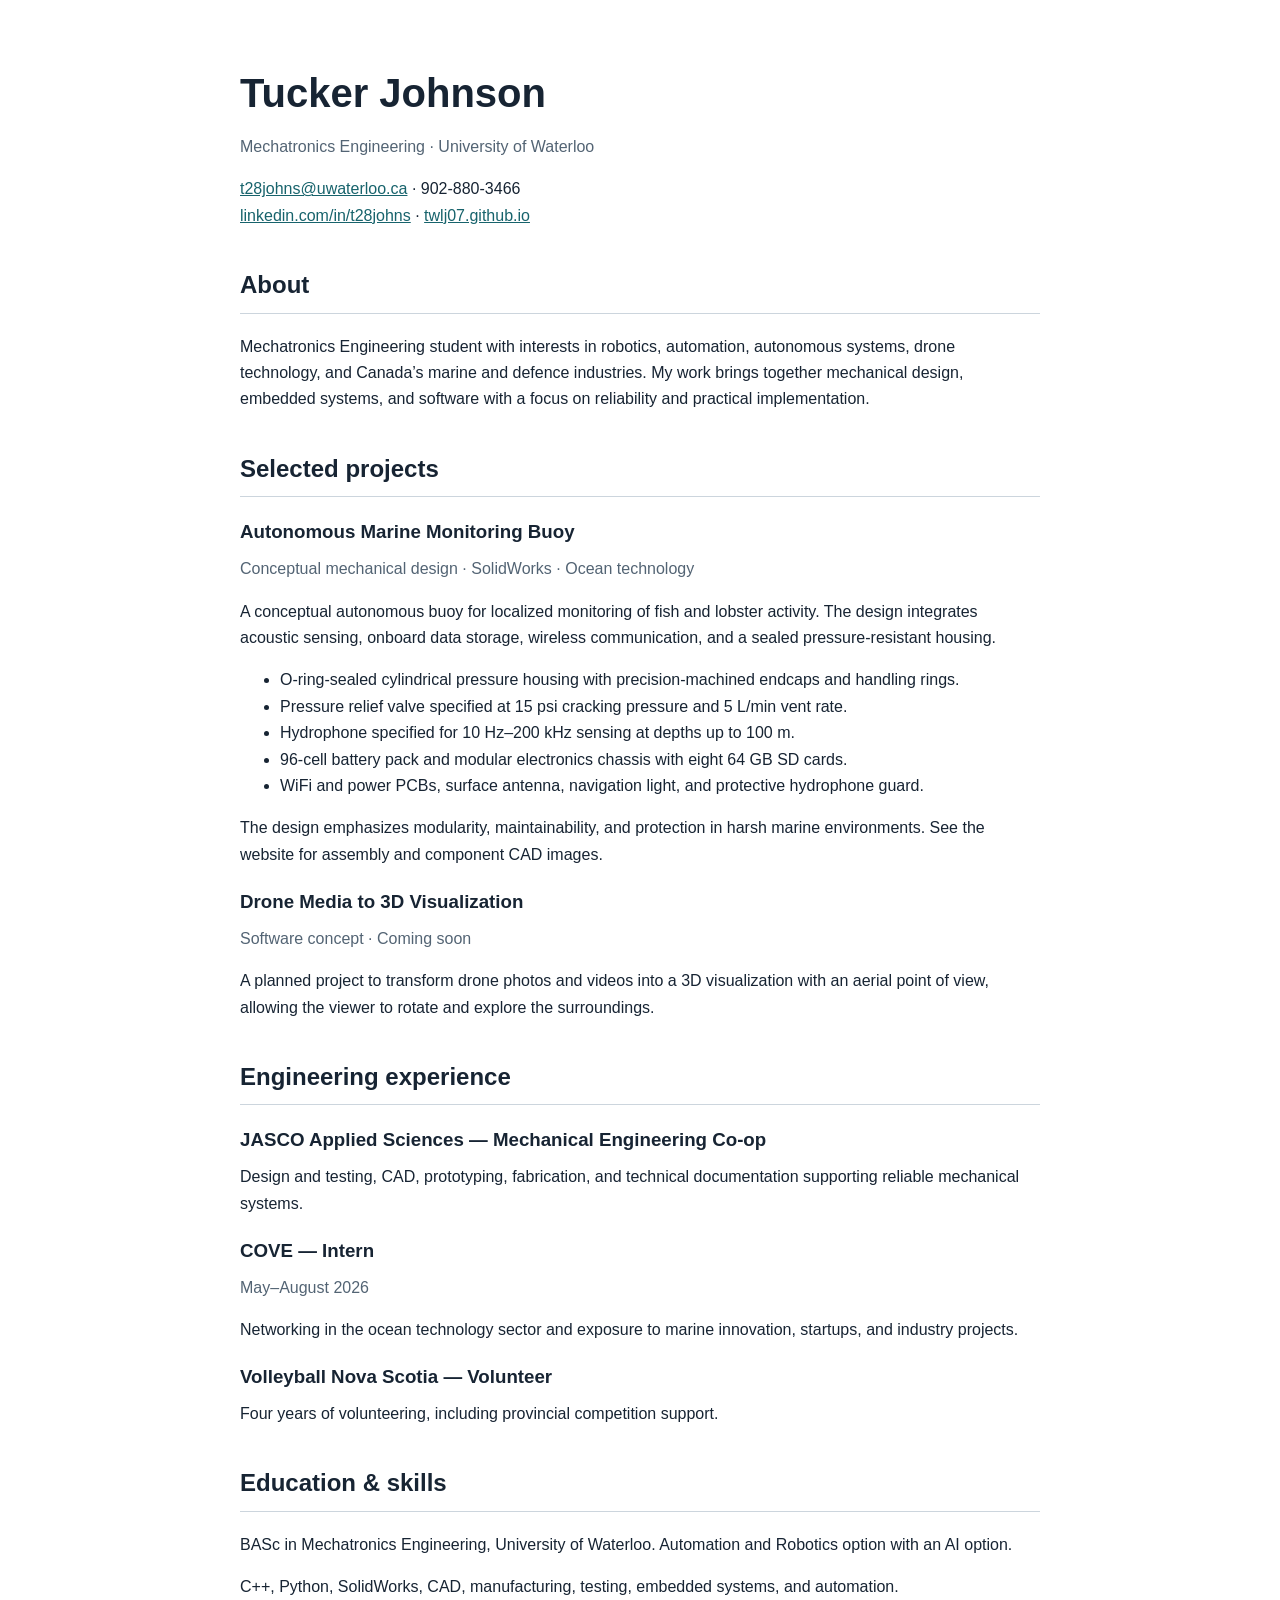
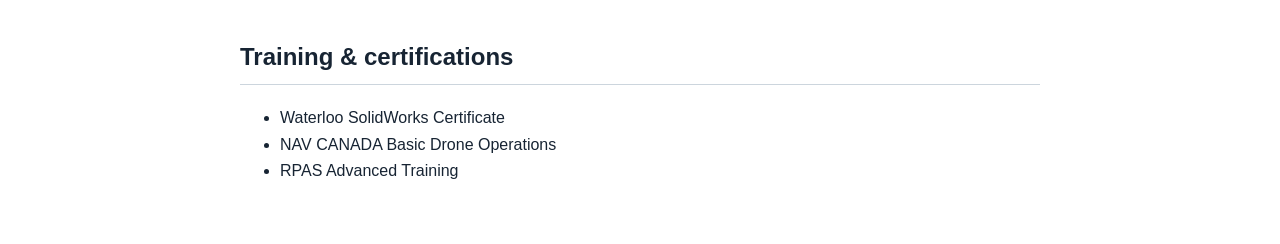
==== portfolio.html @ 3df8c201 "Initial changes for new Design" ====
﻿<!DOCTYPE html>
<html lang="en">
<head>
<meta charset="utf-8">
<meta name="viewport" content="width=device-width, initial-scale=1">
<title>Tucker Johnson — Portfolio</title>
<style>body{font:16px/1.65 Arial,sans-serif;color:#172433;max-width:800px;margin:60px auto;padding:0 24px}h1{font-size:40px;margin-bottom:0}h2{margin-top:36px;border-bottom:1px solid #ccd5dd;padding-bottom:8px}h3{margin-bottom:0}p{margin-top:8px}a{color:#17636c}.meta{color:#536474}@media print{body{margin:0;max-width:none}a{color:inherit}}</style>
</head>
<body>
<h1>Tucker Johnson</h1>
<p class="meta">Mechatronics Engineering · University of Waterloo</p>
<p>
<a href="mailto:t28johns@uwaterloo.ca">t28johns@uwaterloo.ca</a> · 902-880-3466<br>
<a href="https://www.linkedin.com/in/t28johns/">linkedin.com/in/t28johns</a> · <a href="https://twlj07.github.io/">twlj07.github.io</a>
</p>
<h2>About</h2>
<p>Mechatronics Engineering student with interests in robotics, automation, autonomous systems, drone technology, and Canada’s marine and defence industries. My work brings together mechanical design, embedded systems, and software with a focus on reliability and practical implementation.</p>
<h2>Selected projects</h2>
<h3>Autonomous Marine Monitoring Buoy</h3>
<p class="meta">Conceptual mechanical design · SolidWorks · Ocean technology</p>
<p>A conceptual autonomous buoy for localized monitoring of fish and lobster activity. The design integrates acoustic sensing, onboard data storage, wireless communication, and a sealed pressure-resistant housing.</p>
<ul>
<li>O-ring-sealed cylindrical pressure housing with precision-machined endcaps and handling rings.</li>
<li>Pressure relief valve specified at 15 psi cracking pressure and 5 L/min vent rate.</li>
<li>Hydrophone specified for 10 Hz–200 kHz sensing at depths up to 100 m.</li>
<li>96-cell battery pack and modular electronics chassis with eight 64 GB SD cards.</li>
<li>WiFi and power PCBs, surface antenna, navigation light, and protective hydrophone guard.</li>
</ul>
<p>The design emphasizes modularity, maintainability, and protection in harsh marine environments. See the website for assembly and component CAD images.</p>
<h3>Drone Media to 3D Visualization</h3>
<p class="meta">Software concept · Coming soon</p>
<p>A planned project to transform drone photos and videos into a 3D visualization with an aerial point of view, allowing the viewer to rotate and explore the surroundings.</p>
<h2>Engineering experience</h2>
<h3>JASCO Applied Sciences — Mechanical Engineering Co-op</h3>
<p>Design and testing, CAD, prototyping, fabrication, and technical documentation supporting reliable mechanical systems.</p>
<h3>COVE — Intern</h3>
<p class="meta">May–August 2026</p>
<p>Networking in the ocean technology sector and exposure to marine innovation, startups, and industry projects.</p>
<h3>Volleyball Nova Scotia — Volunteer</h3>
<p>Four years of volunteering, including provincial competition support.</p>
<h2>Education & skills</h2>
<p>BASc in Mechatronics Engineering, University of Waterloo. Automation and Robotics option with an AI option.</p>
<p>C++, Python, SolidWorks, CAD, manufacturing, testing, embedded systems, and automation.</p>
<h2>Training & certifications</h2>
<ul>
<li>Waterloo SolidWorks Certificate</li>
<li>NAV CANADA Basic Drone Operations</li>
<li>RPAS Advanced Training</li>
</ul>
</body>
</html>
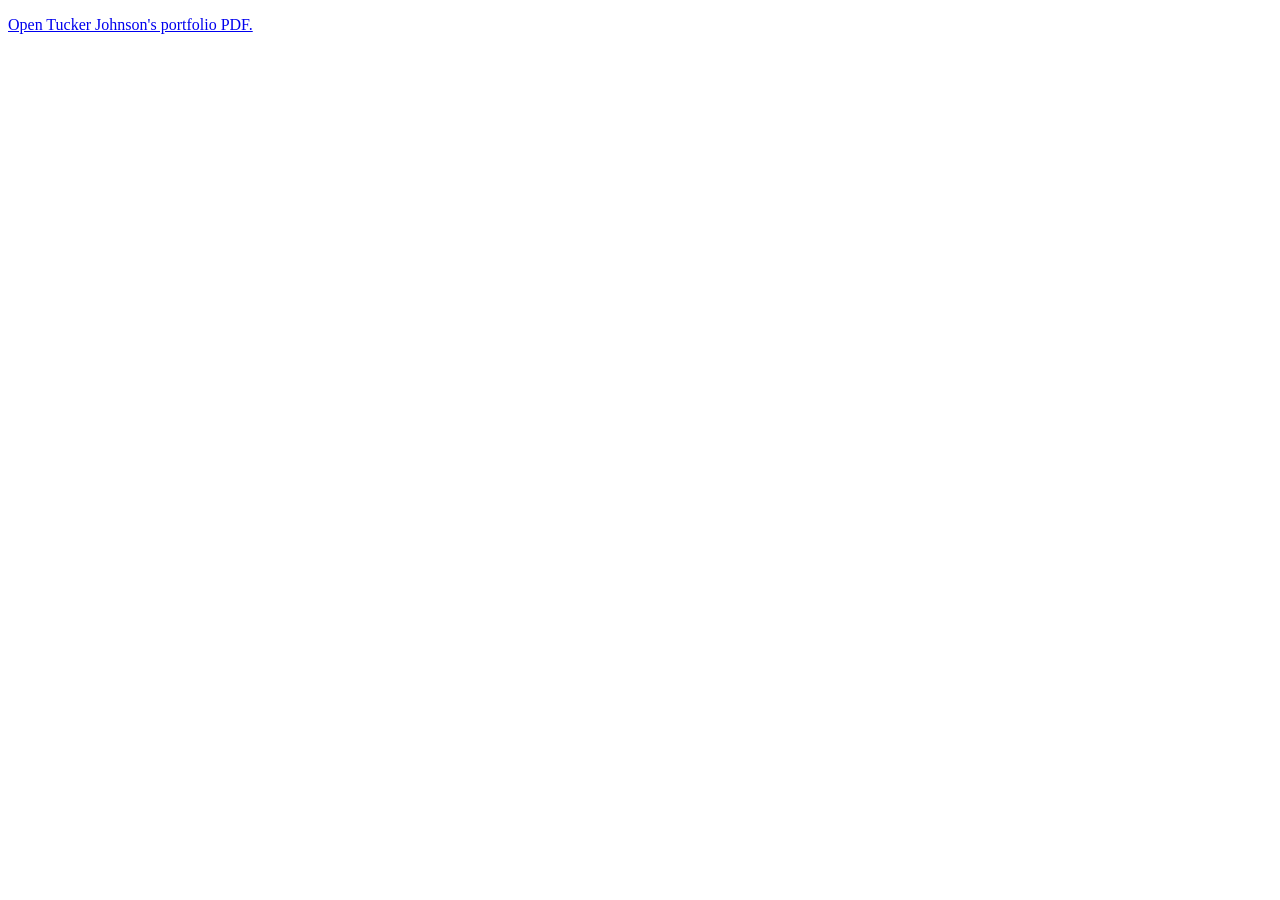
==== commit e2460da2: "Added photos and pdfs" ====
--- a/portfolio.html
+++ b/portfolio.html
@@ -1,51 +1,12 @@
-﻿<!DOCTYPE html>
+<!DOCTYPE html>
 <html lang="en">
 <head>
 <meta charset="utf-8">
 <meta name="viewport" content="width=device-width, initial-scale=1">
-<title>Tucker Johnson — Portfolio</title>
-<style>body{font:16px/1.65 Arial,sans-serif;color:#172433;max-width:800px;margin:60px auto;padding:0 24px}h1{font-size:40px;margin-bottom:0}h2{margin-top:36px;border-bottom:1px solid #ccd5dd;padding-bottom:8px}h3{margin-bottom:0}p{margin-top:8px}a{color:#17636c}.meta{color:#536474}@media print{body{margin:0;max-width:none}a{color:inherit}}</style>
+<meta http-equiv="refresh" content="0;url=assets/projects/Portfolio/Tucker_Johnson_Project_Portfolio.pdf">
+<title>Portfolio | Tucker Johnson</title>
 </head>
 <body>
-<h1>Tucker Johnson</h1>
-<p class="meta">Mechatronics Engineering · University of Waterloo</p>
-<p>
-<a href="mailto:t28johns@uwaterloo.ca">t28johns@uwaterloo.ca</a> · 902-880-3466<br>
-<a href="https://www.linkedin.com/in/t28johns/">linkedin.com/in/t28johns</a> · <a href="https://twlj07.github.io/">twlj07.github.io</a>
-</p>
-<h2>About</h2>
-<p>Mechatronics Engineering student with interests in robotics, automation, autonomous systems, drone technology, and Canada’s marine and defence industries. My work brings together mechanical design, embedded systems, and software with a focus on reliability and practical implementation.</p>
-<h2>Selected projects</h2>
-<h3>Autonomous Marine Monitoring Buoy</h3>
-<p class="meta">Conceptual mechanical design · SolidWorks · Ocean technology</p>
-<p>A conceptual autonomous buoy for localized monitoring of fish and lobster activity. The design integrates acoustic sensing, onboard data storage, wireless communication, and a sealed pressure-resistant housing.</p>
-<ul>
-<li>O-ring-sealed cylindrical pressure housing with precision-machined endcaps and handling rings.</li>
-<li>Pressure relief valve specified at 15 psi cracking pressure and 5 L/min vent rate.</li>
-<li>Hydrophone specified for 10 Hz–200 kHz sensing at depths up to 100 m.</li>
-<li>96-cell battery pack and modular electronics chassis with eight 64 GB SD cards.</li>
-<li>WiFi and power PCBs, surface antenna, navigation light, and protective hydrophone guard.</li>
-</ul>
-<p>The design emphasizes modularity, maintainability, and protection in harsh marine environments. See the website for assembly and component CAD images.</p>
-<h3>Drone Media to 3D Visualization</h3>
-<p class="meta">Software concept · Coming soon</p>
-<p>A planned project to transform drone photos and videos into a 3D visualization with an aerial point of view, allowing the viewer to rotate and explore the surroundings.</p>
-<h2>Engineering experience</h2>
-<h3>JASCO Applied Sciences — Mechanical Engineering Co-op</h3>
-<p>Design and testing, CAD, prototyping, fabrication, and technical documentation supporting reliable mechanical systems.</p>
-<h3>COVE — Intern</h3>
-<p class="meta">May–August 2026</p>
-<p>Networking in the ocean technology sector and exposure to marine innovation, startups, and industry projects.</p>
-<h3>Volleyball Nova Scotia — Volunteer</h3>
-<p>Four years of volunteering, including provincial competition support.</p>
-<h2>Education & skills</h2>
-<p>BASc in Mechatronics Engineering, University of Waterloo. Automation and Robotics option with an AI option.</p>
-<p>C++, Python, SolidWorks, CAD, manufacturing, testing, embedded systems, and automation.</p>
-<h2>Training & certifications</h2>
-<ul>
-<li>Waterloo SolidWorks Certificate</li>
-<li>NAV CANADA Basic Drone Operations</li>
-<li>RPAS Advanced Training</li>
-</ul>
+<p><a href="assets/projects/Portfolio/Tucker_Johnson_Project_Portfolio.pdf">Open Tucker Johnson's portfolio PDF.</a></p>
 </body>
 </html>
